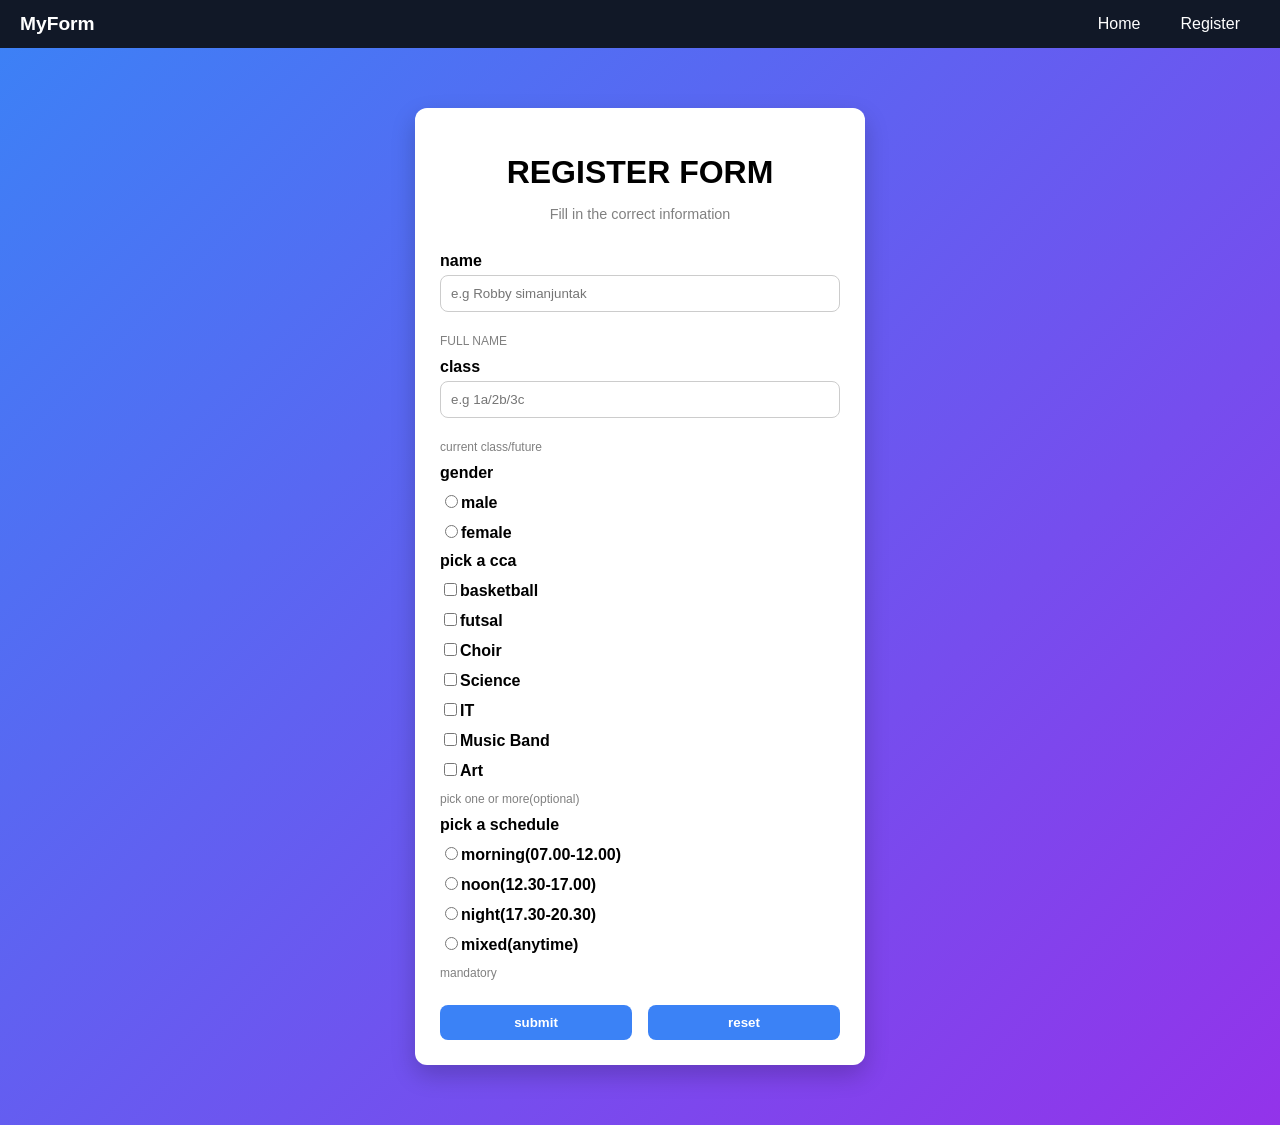
==== index.html @ 19bc70ea "Rename projek.index to index.html" ====
<html>
<head>
<title>register form</title>
<link rel="stylesheet" href="proj.css">
</head>
<body>
<nav class="menu">
    <div class="menu-container">
        <div class="logo">MyForm</div>

        <div class="hamburger" id="hamburger">
            ☰
        </div>

        <ul id="nav-list">
            <li>Home</li>

            <li class="has-submenu">
                Register
                <ul class="submenu">
                    <li>Student</li>
<li><a href="teacher.html">Teacher</a></li>
                </ul>
            </li>
                </ul>
            </li>
        </ul>
    </div>
</nav>
<div class="kotak">
<h1>REGISTER FORM</h1>
<p class="subjudul">Fill in the correct information</p>
<div id="hasil"></div>
<label>name</label>
<input type="text" id="name" placeholder="e.g Robby simanjuntak">
<p class="smalltext">FULL NAME</p>
<label>class</label>
<input type="text" id="class" placeholder="e.g 1a/2b/3c">
<p class="smalltext">current class/future</p>
<label>gender</label>
<label><input type="radio" name="gender" value="male">male</label>
<label><input type="radio" name="gender" value="female">female</label>
<label class="title">pick a cca</label>
<label><input type="checkbox" name="cca" value="basket">basketball</label>
<label><input type="checkbox" name="cca" value="futsal">futsal</label>
<label><input type="checkbox" name="cca" value="Choir">Choir</label>
<label><input type="checkbox" name="cca" value="Science">Science</label>
<label><input type="checkbox" name="cca" value="IT">IT</label>
<label><input type="checkbox" name="cca" value="Music Band">Music Band</label>
<label><input type="checkbox" name="cca" value="Art">Art</label>
<p class="smalltext">pick one or more(optional)</p>
<label class="title">pick a schedule</label>
<label><input type="radio" name="jadwal" value="morning">morning(07.00-12.00)</label>
<label><input type="radio" name="jadwal" value="noon">noon(12.30-17.00)</label>
<label><input type="radio" name="jadwal" value="night">night(17.30-20.30)</label>
<label><input type="radio" name="jadwal" value="mixed">mixed(anytime)</label>
<p class="smalltext">mandatory</p>
<div>
<button id="tampil">submit</button>
<button id="reset">reset</button>
</div>
</div>
<script src="proj1.js"></script>
</body>
</html>
---- proj.css ----
.menu {
    background: #111827;
    position: sticky;
    top: 0;
    z-index: 1000;
}

.menu-container {
    display: flex;
    justify-content: space-between;
    align-items: center;
    padding: 0 20px;
}

.logo {
    color: white;
    font-weight: bold;
    font-size: 1.2rem;
}


.menu ul {
    list-style: none;
    display: flex;
    margin: 0;
    padding: 0;
}

.menu ul li {
    position: relative;
    padding: 15px 20px;
    color: white;
    cursor: pointer;
}


.menu ul li:hover {
    background: #374151;
}


.submenu {
    position: absolute;
    top: 100%;
    left: 0;
    background: #1f2937;
    display: flex;
    flex-direction: column;
    min-width: 150px;
    border-radius: 8px;


    opacity: 0;
    transform: translateY(10px);
    pointer-events: none;
    transition: 0.3s ease;
}

.has-submenu:hover .submenu {
    opacity: 1;
    transform: translateY(0);
    pointer-events: auto;
}


.hamburger {
    display: none;
    font-size: 24px;
    color: white;
    cursor: pointer;
}


@media (max-width: 768px) {
    .hamburger {
        display: block;
    }

    .menu ul {
        position: absolute;
        top: 60px;
        left: 0;
        width: 100%;
        background: #111827;
        flex-direction: column;
        display: none;
    }

    .menu ul.show {
        display: flex;
    }

    .menu ul li {
        border-top: 1px solid #374151;
    }

    .submenu {
        position: static;
        opacity: 1;
        transform: none;
        display: none;
        background: #1f2937;
    }

    .submenu.show {
        display: flex;
    }
}
.menu ul li a {
    color: white;
    text-decoration: none;
    display: block;
}

.menu ul li a:hover {
    background: #374151;
}
body {
    font-family: Arial, sans-serif;
    background: linear-gradient(135deg, #3b82f6, #9333ea);
    margin: 0;
    padding: 0;
}


.kotak {
    background: white;
    max-width: 400px;
    margin: 60px auto;
    padding: 25px;
    border-radius: 12px;
    box-shadow: 0 10px 25px rgba(0,0,0,0.2);
}


h1 {
    text-align: center;
    margin-bottom: 10px;
}

.subjudul {
    text-align: center;
    font-size: 0.9rem;
    color: gray;
    margin-bottom: 20px;
}


input[type="text"] {
    width: 100%;
    padding: 10px;
    margin-top: 5px;
    margin-bottom: 10px;
    border-radius: 8px;
    border: 1px solid #ccc;
}


label {
    font-weight: bold;
    display: block;
    margin-top: 10px;
}


.smalltext {
    font-size: 0.75rem;
    color: gray;
    margin-bottom: 10px;
}


button {
    width: 48%;
    padding: 10px;
    margin-top: 15px;
    border: none;
    border-radius: 8px;
    background: #3b82f6;
    color: white;
    cursor: pointer;
    font-weight: bold;
}

button:hover {
    background: #2563eb;
}


.kotak div {
    display: flex;
    justify-content: space-between;
}


.kotak2 {
    background: #f3f4f6;
    padding: 10px;
    border
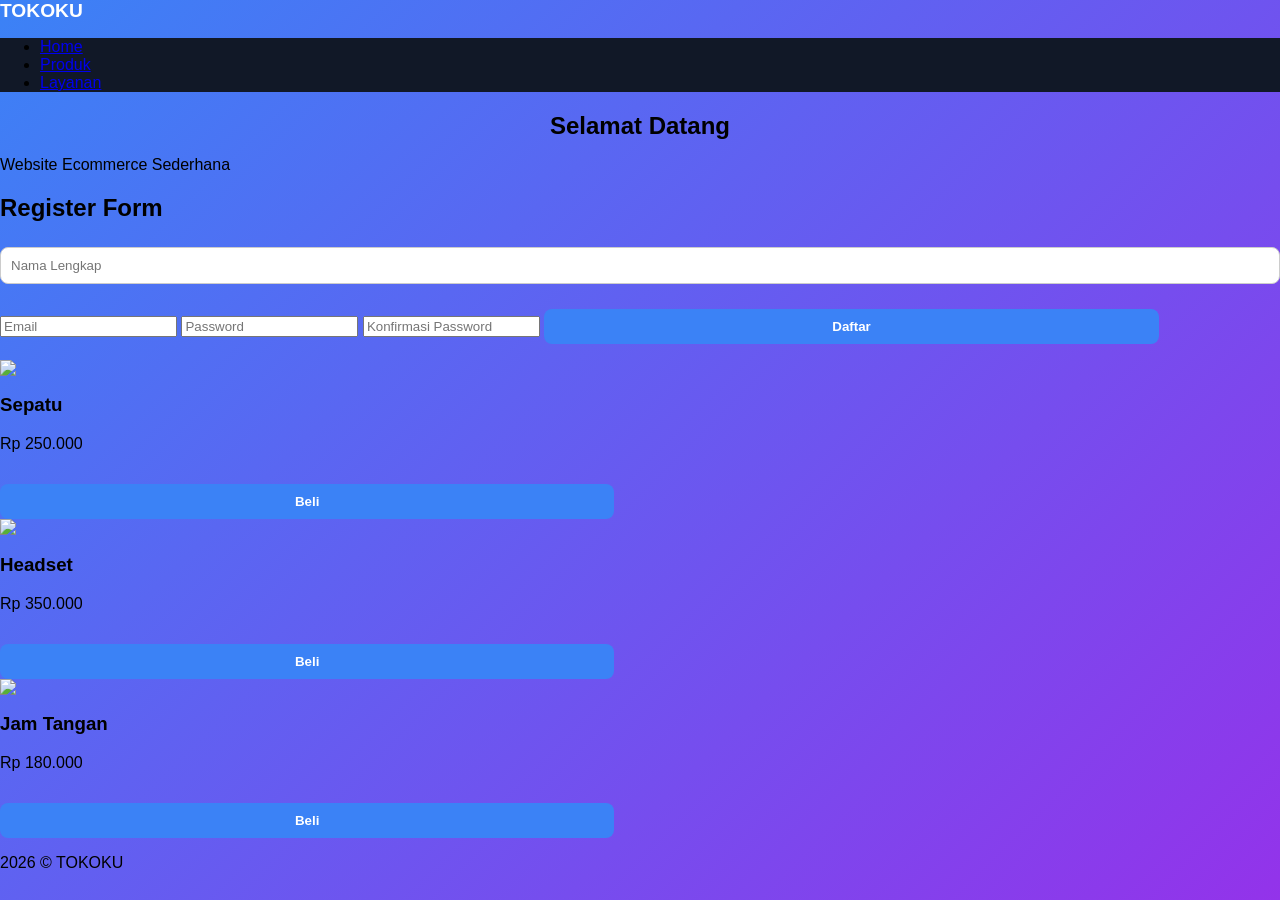
==== commit 96aaaefc: "Update index.html" ====
--- a/index.html
+++ b/index.html
@@ -1,66 +1,104 @@
 
 <html>
 <head>
-<title>register form</title>
-<link rel="stylesheet" href="proj.css">
+    <title>TokoKu</title>
+    <link rel="stylesheet" href="proj.css">
 </head>
 <body>
-<nav class="menu">
-    <div class="menu-container">
-        <div class="logo">MyForm</div>
 
-        <div class="hamburger" id="hamburger">
-            ☰
+    <header>
+
+        <div class="logo">
+            TOKOKU
         </div>
 
-        <ul id="nav-list">
-            <li>Home</li>
+        <nav>
+            <ul class="menu">
 
-            <li class="has-submenu">
-                Register
-                <ul class="submenu">
-                    <li>Student</li>
-<li><a href="teacher.html">Teacher</a></li>
-                </ul>
-            </li>
-                </ul>
-            </li>
-        </ul>
-    </div>
-</nav>
-<div class="kotak">
-<h1>REGISTER FORM</h1>
-<p class="subjudul">Fill in the correct information</p>
-<div id="hasil"></div>
-<label>name</label>
-<input type="text" id="name" placeholder="e.g Robby simanjuntak">
-<p class="smalltext">FULL NAME</p>
-<label>class</label>
-<input type="text" id="class" placeholder="e.g 1a/2b/3c">
-<p class="smalltext">current class/future</p>
-<label>gender</label>
-<label><input type="radio" name="gender" value="male">male</label>
-<label><input type="radio" name="gender" value="female">female</label>
-<label class="title">pick a cca</label>
-<label><input type="checkbox" name="cca" value="basket">basketball</label>
-<label><input type="checkbox" name="cca" value="futsal">futsal</label>
-<label><input type="checkbox" name="cca" value="Choir">Choir</label>
-<label><input type="checkbox" name="cca" value="Science">Science</label>
-<label><input type="checkbox" name="cca" value="IT">IT</label>
-<label><input type="checkbox" name="cca" value="Music Band">Music Band</label>
-<label><input type="checkbox" name="cca" value="Art">Art</label>
-<p class="smalltext">pick one or more(optional)</p>
-<label class="title">pick a schedule</label>
-<label><input type="radio" name="jadwal" value="morning">morning(07.00-12.00)</label>
-<label><input type="radio" name="jadwal" value="noon">noon(12.30-17.00)</label>
-<label><input type="radio" name="jadwal" value="night">night(17.30-20.30)</label>
-<label><input type="radio" name="jadwal" value="mixed">mixed(anytime)</label>
-<p class="smalltext">mandatory</p>
-<div>
-<button id="tampil">submit</button>
-<button id="reset">reset</button>
-</div>
-</div>
-<script src="proj1.js"></script>
+                <li><a href="#">Home</a></li>
+
+                <li class="dropdown">
+                    <a href="#">Produk</a>
+
+                    <ul class="submenu">
+                        <li><a href="#">Elektronik</a></li>
+                        <li><a href="#">Fashion</a></li>
+                    </ul>
+                </li>
+
+                <li class="dropdown">
+                    <a href="#">Layanan</a>
+
+                    <ul class="submenu">
+                        <li><a href="#">Pengiriman</a></li>
+                        <li><a href="#">Pembayaran</a></li>
+                    </ul>
+                </li>
+
+            </ul>
+        </nav>
+
+    </header>
+
+
+    <section class="hero">
+        <h1>Selamat Datang</h1>
+        <p>Website Ecommerce Sederhana</p>
+    </section>
+
+
+    <section class="register-box">
+
+        <h2>Register Form</h2>
+
+        <form id="registerForm">
+
+            <input type="text" placeholder="Nama Lengkap" required>
+
+            <input type="email" placeholder="Email" required>
+
+            <input type="password" placeholder="Password" required>
+
+            <input type="password" placeholder="Konfirmasi Password" required>
+
+            <button type="submit">Daftar</button>
+
+        </form>
+
+    </section>
+
+
+    <section class="product-area">
+
+        <div class="card">
+            <img src="https://picsum.photos/200?1">
+            <h3>Sepatu</h3>
+            <p>Rp 250.000</p>
+            <button>Beli</button>
+        </div>
+
+        <div class="card">
+            <img src="https://picsum.photos/200?2">
+            <h3>Headset</h3>
+            <p>Rp 350.000</p>
+            <button>Beli</button>
+        </div>
+
+        <div class="card">
+            <img src="https://picsum.photos/200?3">
+            <h3>Jam Tangan</h3>
+            <p>Rp 180.000</p>
+            <button>Beli</button>
+        </div>
+
+    </section>
+
+
+    <footer>
+        <p>2026 © TOKOKU</p>
+    </footer>
+
+    <script src="script.js"></script>
+
 </body>
 </html>
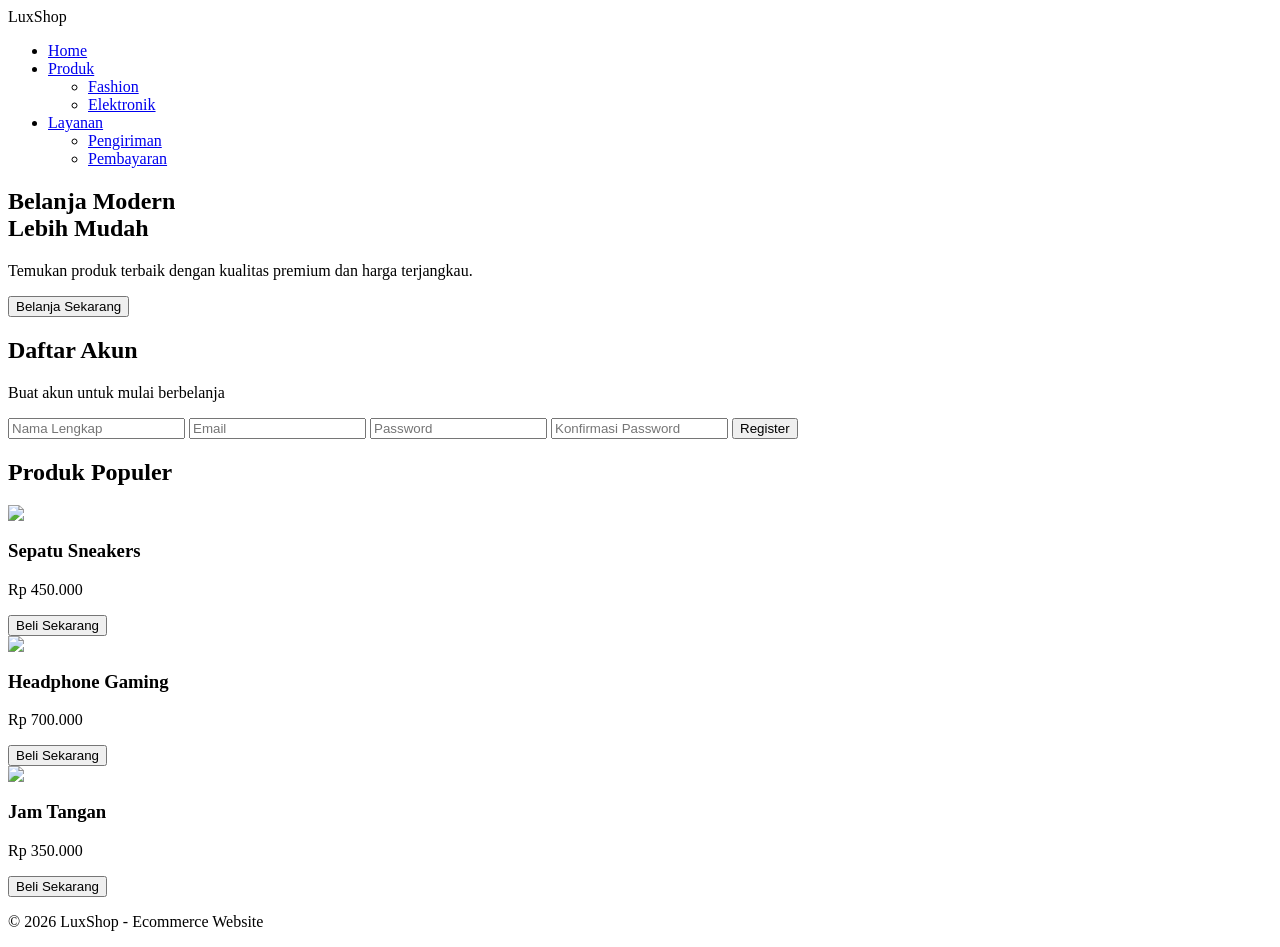
==== commit 305d26d4: "Update index.html" ====
--- a/index.html
+++ b/index.html
@@ -1,104 +1,155 @@
 
 <html>
 <head>
-    <title>TokoKu</title>
-    <link rel="stylesheet" href="proj.css">
+    <title>LuxShop</title>
+
+    <link rel="stylesheet" href="style.css">
+
+    <link rel="preconnect" href="https://fonts.googleapis.com">
+    <link href="https://fonts.googleapis.com/css2?family=Poppins:wght@300;400;500;600;700&display=swap" rel="stylesheet">
 </head>
 <body>
-
     <header>
-
         <div class="logo">
-            TOKOKU
+            LuxShop
         </div>
-
         <nav>
             <ul class="menu">
-
                 <li><a href="#">Home</a></li>
-
                 <li class="dropdown">
                     <a href="#">Produk</a>
+                    <ul class="submenu">
+                        <li><a href="#">Fashion</a></li>
+                        <li><a href="#">Elektronik</a></li>
+                    </ul>
 
-                    <ul class="submenu">
-                        <li><a href="#">Elektronik</a></li>
-                        <li><a href="#">Fashion</a></li>
-                    </ul>
                 </li>
 
                 <li class="dropdown">
+
                     <a href="#">Layanan</a>
 
                     <ul class="submenu">
                         <li><a href="#">Pengiriman</a></li>
                         <li><a href="#">Pembayaran</a></li>
                     </ul>
+
                 </li>
 
             </ul>
+
         </nav>
 
     </header>
 
+    <section class="hero">
 
-    <section class="hero">
-        <h1>Selamat Datang</h1>
-        <p>Website Ecommerce Sederhana</p>
-    </section>
+        <div class="hero-text">
 
+            <h1>Belanja Modern <br> Lebih Mudah</h1>
 
-    <section class="register-box">
+            <p>
+                Temukan produk terbaik dengan kualitas premium
+                dan harga terjangkau.
+            </p>
 
-        <h2>Register Form</h2>
+            <button>Belanja Sekarang</button>
 
-        <form id="registerForm">
+        </div>
 
-            <input type="text" placeholder="Nama Lengkap" required>
-
-            <input type="email" placeholder="Email" required>
-
-            <input type="password" placeholder="Password" required>
-
-            <input type="password" placeholder="Konfirmasi Password" required>
-
-            <button type="submit">Daftar</button>
-
-        </form>
+        <div class="hero-image">
+            <img src="https://picsum.photos/500/400" alt="">
+        </div>
 
     </section>
 
+    <section class="register-section">
 
-    <section class="product-area">
+        <div class="register-box">
 
-        <div class="card">
-            <img src="https://picsum.photos/200?1">
-            <h3>Sepatu</h3>
-            <p>Rp 250.000</p>
-            <button>Beli</button>
-        </div>
+            <h2>Daftar Akun</h2>
 
-        <div class="card">
-            <img src="https://picsum.photos/200?2">
-            <h3>Headset</h3>
-            <p>Rp 350.000</p>
-            <button>Beli</button>
-        </div>
+            <p class="desc">
+                Buat akun untuk mulai berbelanja
+            </p>
 
-        <div class="card">
-            <img src="https://picsum.photos/200?3">
-            <h3>Jam Tangan</h3>
-            <p>Rp 180.000</p>
-            <button>Beli</button>
+            <form id="registerForm">
+
+                <input type="text" placeholder="Nama Lengkap" required>
+
+                <input type="email" placeholder="Email" required>
+
+                <input type="password" placeholder="Password" required>
+
+                <input type="password" placeholder="Konfirmasi Password" required>
+
+                <button type="submit">
+                    Register
+                </button>
+
+            </form>
+
         </div>
 
     </section>
 
 
+    <!-- produk -->
+
+    <section class="product-section">
+
+        <div class="title">
+            <h2>Produk Populer</h2>
+        </div>
+
+        <div class="product-container">
+
+            <div class="card">
+
+                <img src="https://picsum.photos/300?1">
+
+                <h3>Sepatu Sneakers</h3>
+
+                <p class="price">Rp 450.000</p>
+
+                <button>Beli Sekarang</button>
+
+            </div>
+
+            <div class="card">
+
+                <img src="https://picsum.photos/300?2">
+
+                <h3>Headphone Gaming</h3>
+
+                <p class="price">Rp 700.000</p>
+
+                <button>Beli Sekarang</button>
+
+            </div>
+
+            <div class="card">
+
+                <img src="https://picsum.photos/300?3">
+
+                <h3>Jam Tangan</h3>
+
+                <p class="price">Rp 350.000</p>
+
+                <button>Beli Sekarang</button>
+
+            </div>
+
+        </div>
+
+    </section>
     <footer>
-        <p>2026 © TOKOKU</p>
+        <p>
+            © 2026 LuxShop - Ecommerce Website
+        </p>
+
     </footer>
 
-    <script src="script.js"></script>
-
+    <script src="proj.js"></script>
 </body>
 </html>
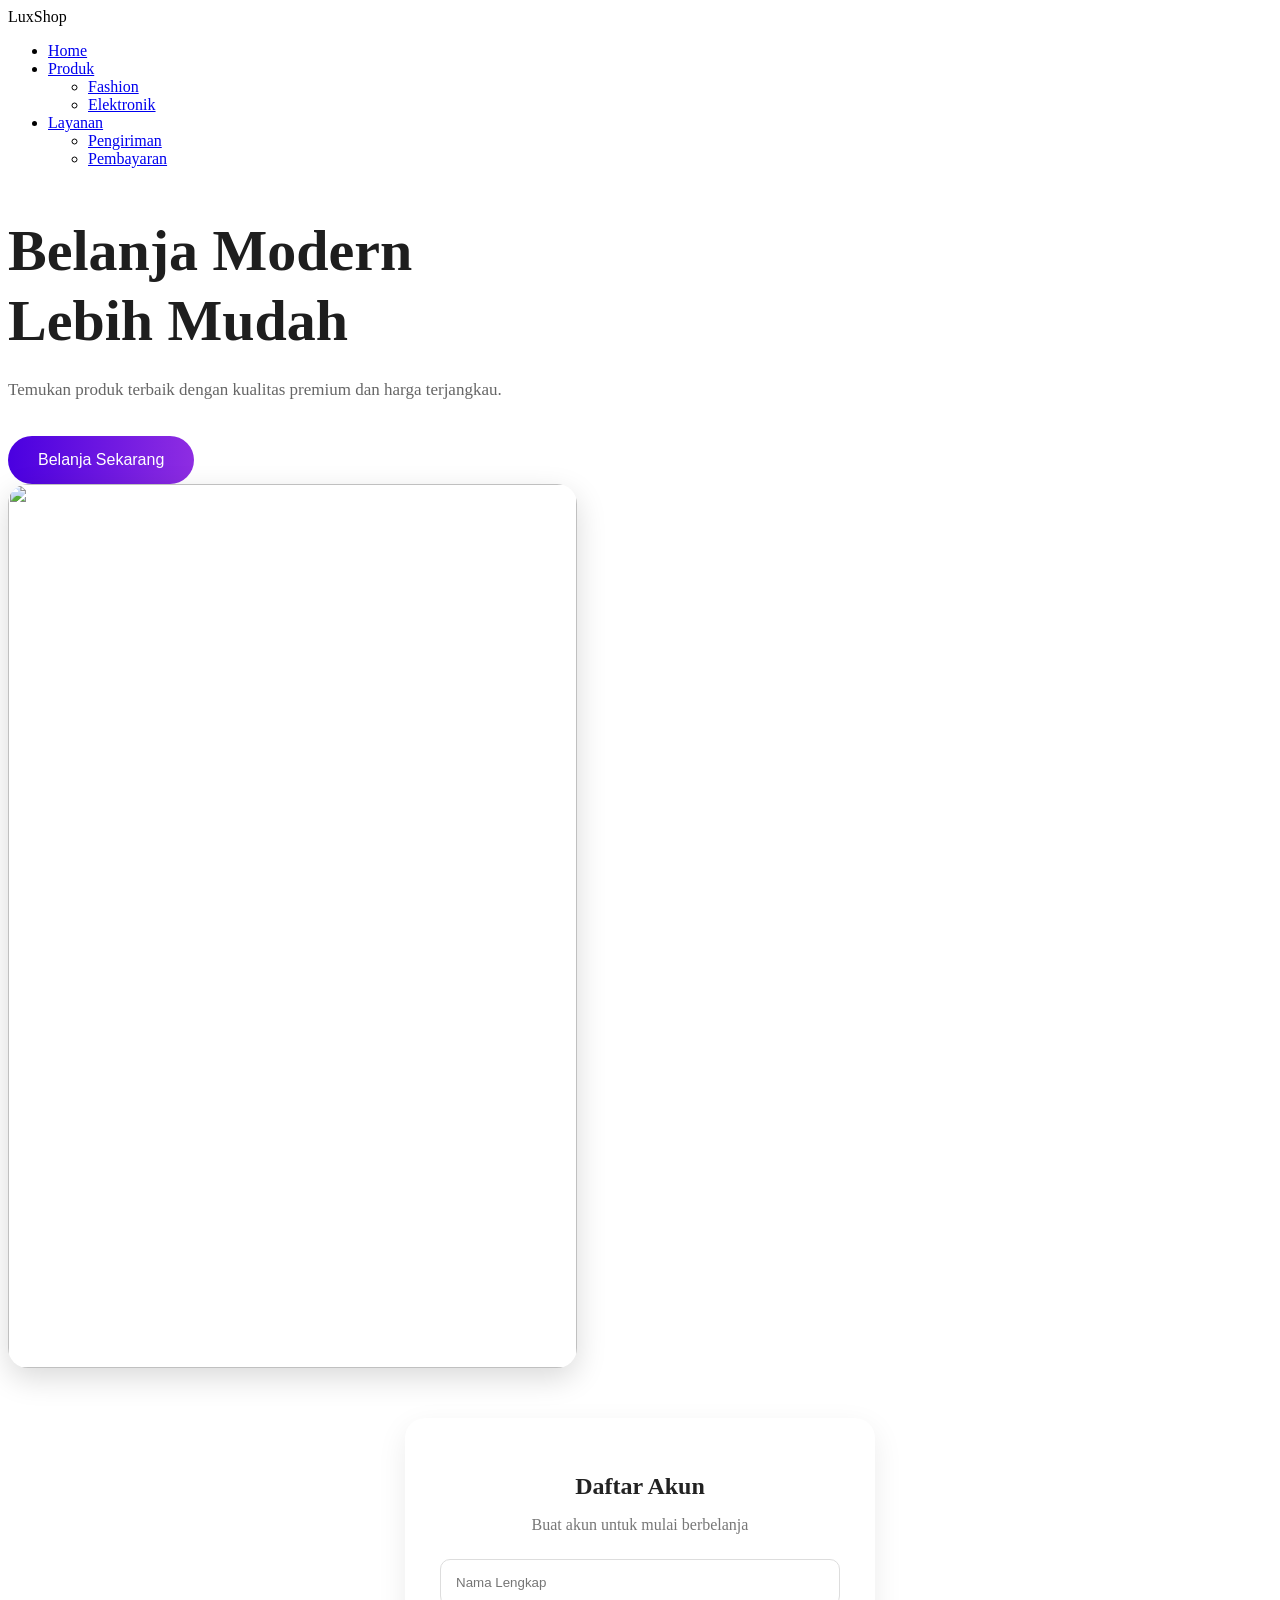
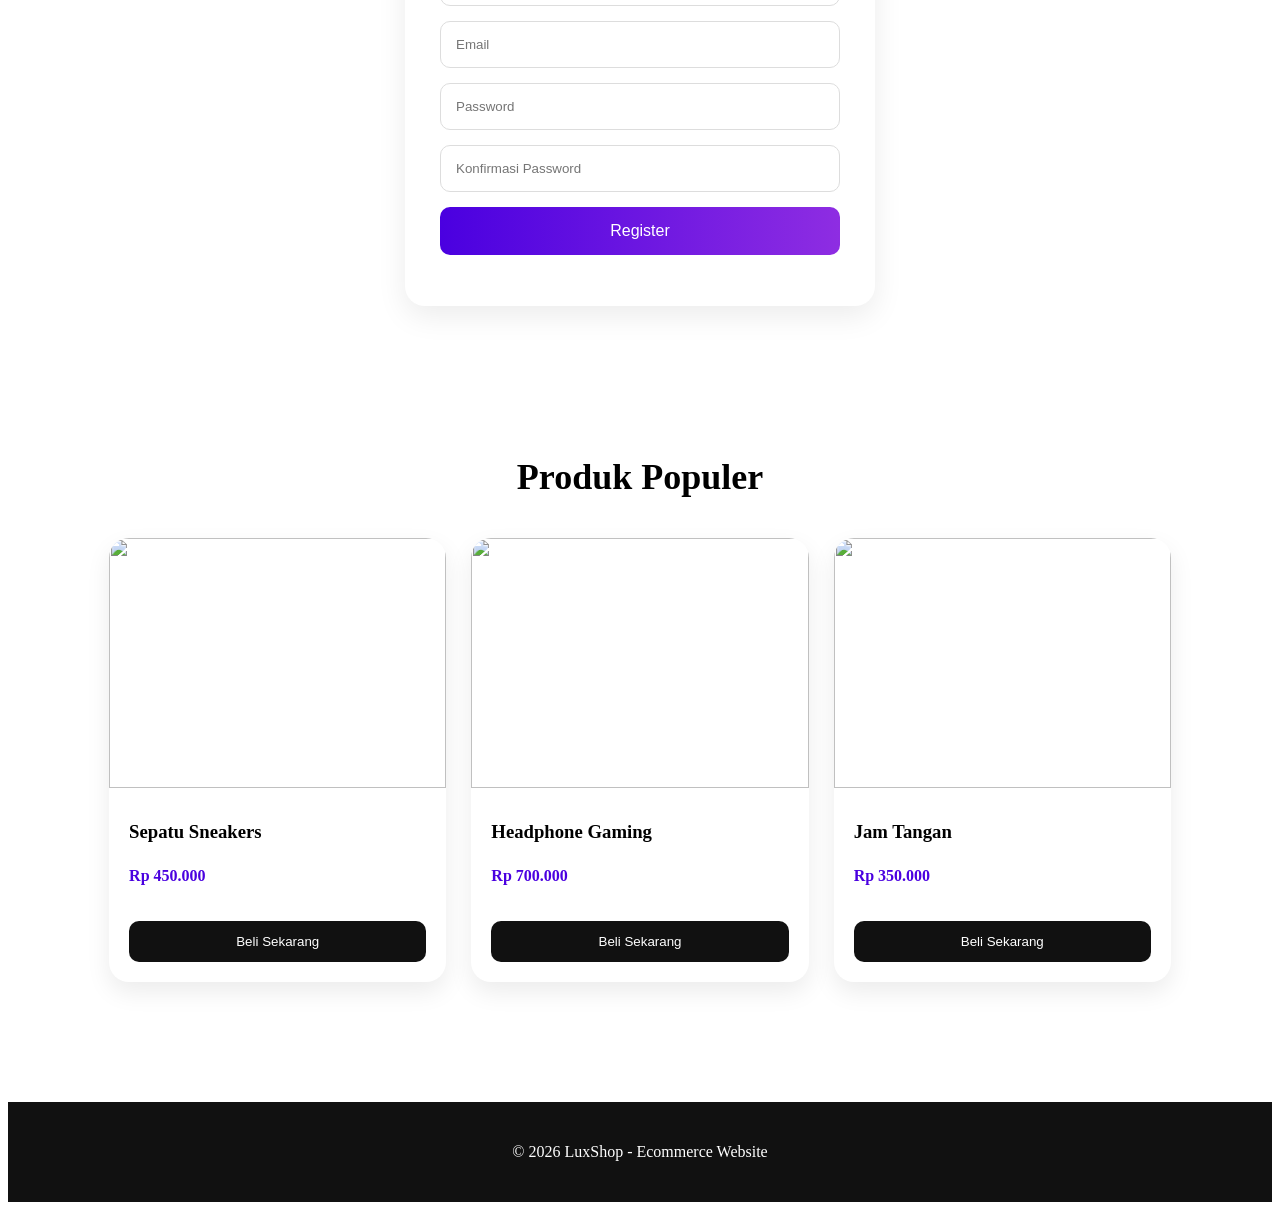
==== commit a1c0210e: "Change stylesheet link from style.css to proj.css" ====
--- a/index.html
+++ b/index.html
@@ -3,7 +3,7 @@
 <head>
     <title>LuxShop</title>
 
-    <link rel="stylesheet" href="style.css">
+    <link rel="stylesheet" href="proj.css">
 
     <link rel="preconnect" href="https://fonts.googleapis.com">
     <link href="https://fonts.googleapis.com/css2?family=Poppins:wght@300;400;500;600;700&display=swap" rel="stylesheet">
--- a/proj.css
+++ b/proj.css
@@ -0,0 +1,238 @@
+
+    padding: 60px 8%;
+}
+
+.hero-text{
+    width: 50%;
+}
+
+.hero-text h1{
+    font-size: 58px;
+    line-height: 1.2;
+
+    margin-bottom: 20px;
+
+    color: #1e1e1e;
+}
+
+.hero-text p{
+    font-size: 17px;
+    color: #666;
+
+    margin-bottom: 30px;
+    line-height: 1.8;
+}
+
+.hero-text button{
+    padding: 15px 30px;
+
+    border: none;
+    border-radius: 50px;
+
+    background: linear-gradient(to right,#4a00e0,#8e2de2);
+
+    color: white;
+    font-size: 16px;
+
+    cursor: pointer;
+
+    transition: 0.3s;
+}
+
+.hero-text button:hover{
+    transform: translateY(-3px);
+}
+
+.hero-image{
+    width: 45%;
+}
+
+.hero-image img{
+    width: 100%;
+    border-radius: 20px;
+
+    box-shadow: 0 10px 30px rgba(0,0,0,0.15);
+}
+
+/* register */
+
+.register-section{
+    padding: 50px 8%;
+}
+
+.register-box{
+    width: 400px;
+
+    margin: auto;
+
+    background: white;
+
+    padding: 35px;
+
+    border-radius: 20px;
+
+    box-shadow: 0 10px 30px rgba(0,0,0,0.08);
+}
+
+.register-box h2{
+    text-align: center;
+    margin-bottom: 10px;
+
+    color: #222;
+}
+
+.desc{
+    text-align: center;
+    color: #777;
+
+    margin-bottom: 25px;
+}
+
+.register-box input{
+    width: 100%;
+    padding: 15px;
+
+    margin-bottom: 15px;
+
+    border: 1px solid #ddd;
+    border-radius: 10px;
+
+    outline: none;
+}
+
+.register-box input:focus{
+    border-color: #8e2de2;
+}
+
+.register-box button{
+    width: 100%;
+    padding: 15px;
+
+    border: none;
+    border-radius: 10px;
+
+    background: linear-gradient(to right,#4a00e0,#8e2de2);
+
+    color: white;
+
+    font-size: 16px;
+    cursor: pointer;
+
+    transition: 0.3s;
+}
+
+.register-box button:hover{
+    opacity: 0.9;
+}
+
+/* produk */
+
+.product-section{
+    padding: 70px 8%;
+}
+
+.title{
+    text-align: center;
+    margin-bottom: 40px;
+}
+
+.title h2{
+    font-size: 36px;
+}
+
+.product-container{
+    display: grid;
+
+    grid-template-columns: repeat(auto-fit,minmax(250px,1fr));
+
+    gap: 25px;
+}
+
+.card{
+    background: white;
+
+    border-radius: 20px;
+
+    overflow: hidden;
+
+    box-shadow: 0 10px 25px rgba(0,0,0,0.08);
+
+    transition: 0.3s;
+}
+
+.card:hover{
+    transform: translateY(-10px);
+}
+
+.card img{
+    width: 100%;
+    height: 250px;
+    object-fit: cover;
+}
+
+.card h3{
+    padding: 15px 20px 5px;
+}
+
+.price{
+    padding: 0 20px;
+    color: #4a00e0;
+    font-weight: 600;
+}
+
+.card button{
+    margin: 20px;
+
+    width: calc(100% - 40px);
+
+    padding: 13px;
+
+    border: none;
+    border-radius: 10px;
+
+    background: #111;
+    color: white;
+
+    cursor: pointer;
+}
+
+.card button:hover{
+    background: #4a00e0;
+}
+
+/* footer */
+
+footer{
+    margin-top: 50px;
+
+    background: #111;
+    color: white;
+
+    text-align: center;
+
+    padding: 25px;
+}
+
+/* responsive */
+
+@media(max-width:900px){
+
+    .hero{
+        flex-direction: column;
+        text-align: center;
+    }
+
+    .hero-text{
+        width: 100%;
+        margin-bottom: 40px;
+    }
+
+    .hero-image{
+        width: 100%;
+    }
+
+    .hero-text h1{
+        font-size: 42px;
+    }
+
+}
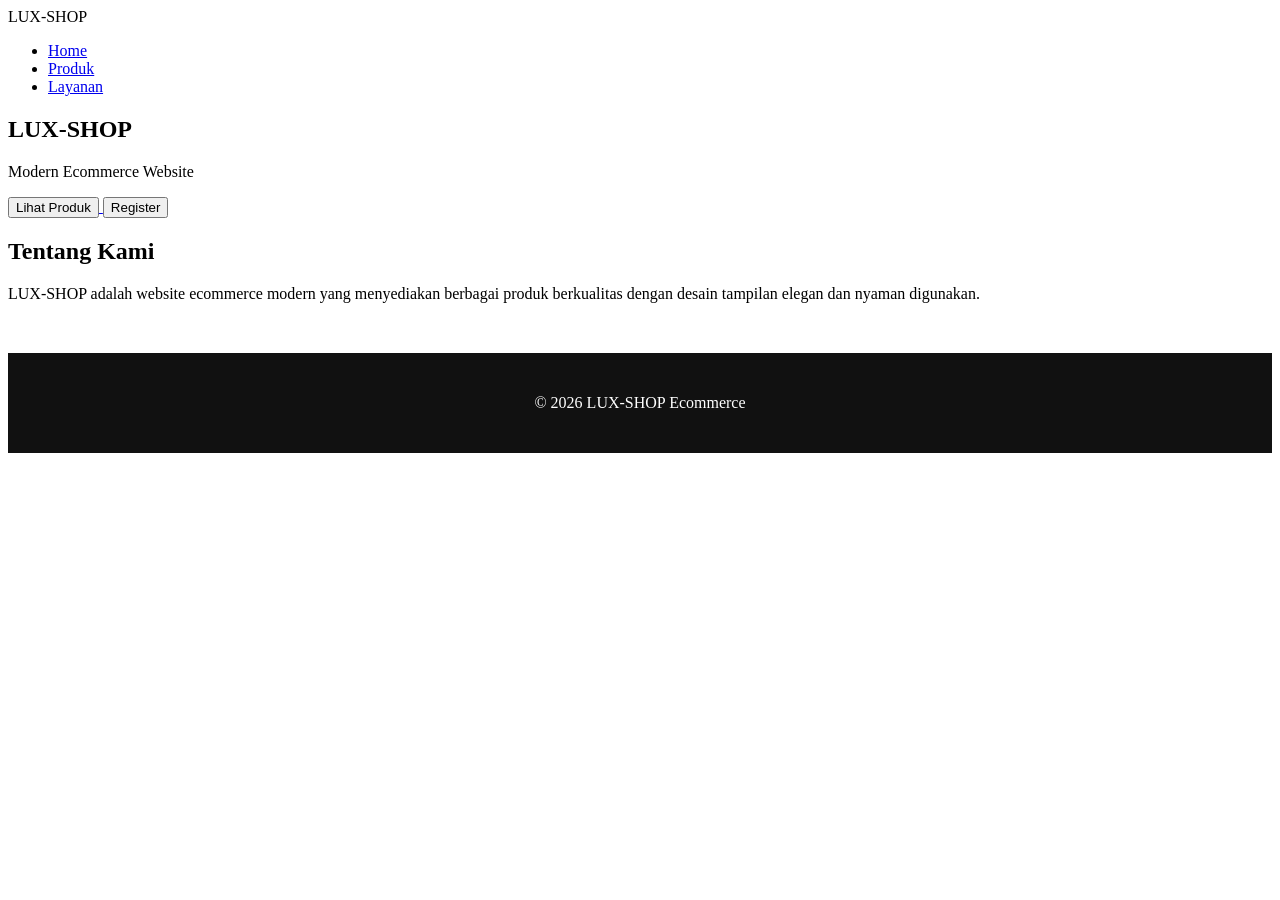
==== commit 30a505f5: "Update index.html" ====
--- a/index.html
+++ b/index.html
@@ -1,7 +1,7 @@
 
 <html>
 <head>
-    <title>LuxShop</title>
+    <title>LUX-SHOP</title>
 
     <link rel="stylesheet" href="proj.css">
 
@@ -10,31 +10,20 @@
 </head>
 <body>
     <header>
+
         <div class="logo">
-            LuxShop
+            LUX-SHOP
         </div>
+
         <nav>
+
             <ul class="menu">
-                <li><a href="#">Home</a></li>
-                <li class="dropdown">
-                    <a href="#">Produk</a>
-                    <ul class="submenu">
-                        <li><a href="#">Fashion</a></li>
-                        <li><a href="#">Elektronik</a></li>
-                    </ul>
 
-                </li>
+                <li><a href="index.html">Home</a></li>
 
-                <li class="dropdown">
+                <li><a href="produk.html">Produk</a></li>
 
-                    <a href="#">Layanan</a>
-
-                    <ul class="submenu">
-                        <li><a href="#">Pengiriman</a></li>
-                        <li><a href="#">Pembayaran</a></li>
-                    </ul>
-
-                </li>
+                <li><a href="layanan.html">Layanan</a></li>
 
             </ul>
 
@@ -44,112 +33,60 @@
 
     <section class="hero">
 
-        <div class="hero-text">
+        <div class="overlay"></div>
 
-            <h1>Belanja Modern <br> Lebih Mudah</h1>
+        <div class="hero-content">
+
+            <h1>
+                LUX-SHOP
+            </h1>
 
             <p>
-                Temukan produk terbaik dengan kualitas premium
-                dan harga terjangkau.
+                Modern Ecommerce Website
             </p>
 
-            <button>Belanja Sekarang</button>
+            <div class="hero-button">
 
-        </div>
+                <a href="produk.html">
+                    <button class="btn1">
+                        Lihat Produk
+                    </button>
+                </a>
 
-        <div class="hero-image">
-            <img src="https://picsum.photos/500/400" alt="">
-        </div>
+                <a href="register.html">
+                    <button class="btn2">
+                        Register
+                    </button>
+                </a>
 
-    </section>
-
-    <section class="register-section">
-
-        <div class="register-box">
-
-            <h2>Daftar Akun</h2>
-
-            <p class="desc">
-                Buat akun untuk mulai berbelanja
-            </p>
-
-            <form id="registerForm">
-
-                <input type="text" placeholder="Nama Lengkap" required>
-
-                <input type="email" placeholder="Email" required>
-
-                <input type="password" placeholder="Password" required>
-
-                <input type="password" placeholder="Konfirmasi Password" required>
-
-                <button type="submit">
-                    Register
-                </button>
-
-            </form>
+            </div>
 
         </div>
 
     </section>
 
 
-    <!-- produk -->
+    <section class="about">
 
-    <section class="product-section">
+        <h2>Tentang Kami</h2>
 
-        <div class="title">
-            <h2>Produk Populer</h2>
-        </div>
-
-        <div class="product-container">
-
-            <div class="card">
-
-                <img src="https://picsum.photos/300?1">
-
-                <h3>Sepatu Sneakers</h3>
-
-                <p class="price">Rp 450.000</p>
-
-                <button>Beli Sekarang</button>
-
-            </div>
-
-            <div class="card">
-
-                <img src="https://picsum.photos/300?2">
-
-                <h3>Headphone Gaming</h3>
-
-                <p class="price">Rp 700.000</p>
-
-                <button>Beli Sekarang</button>
-
-            </div>
-
-            <div class="card">
-
-                <img src="https://picsum.photos/300?3">
-
-                <h3>Jam Tangan</h3>
-
-                <p class="price">Rp 350.000</p>
-
-                <button>Beli Sekarang</button>
-
-            </div>
-
-        </div>
+        <p>
+            LUX-SHOP adalah website ecommerce modern
+            yang menyediakan berbagai produk berkualitas
+            dengan desain tampilan elegan dan nyaman digunakan.
+        </p>
 
     </section>
+
+
+
     <footer>
+
         <p>
-            © 2026 LuxShop - Ecommerce Website
+            © 2026 LUX-SHOP Ecommerce
         </p>
 
     </footer>
 
-    <script src="proj.js"></script>
 </body>
 </html>
